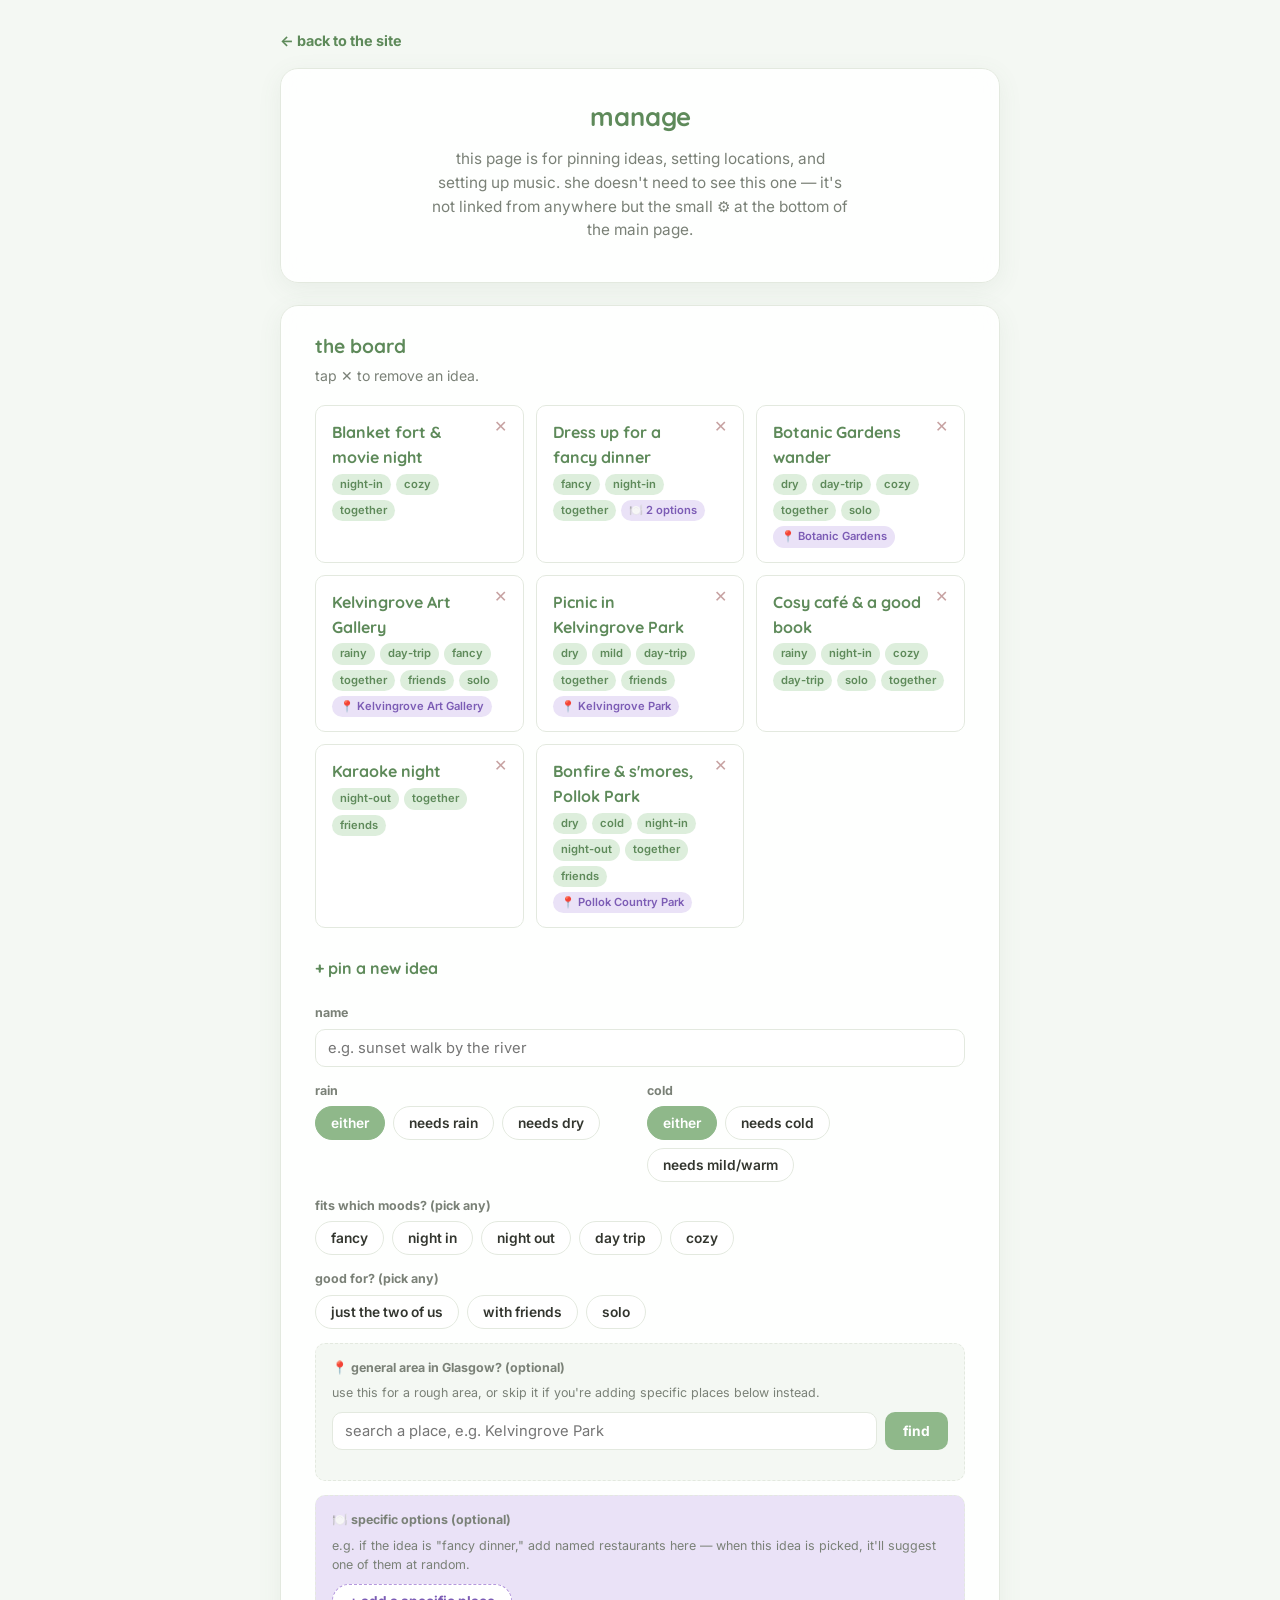
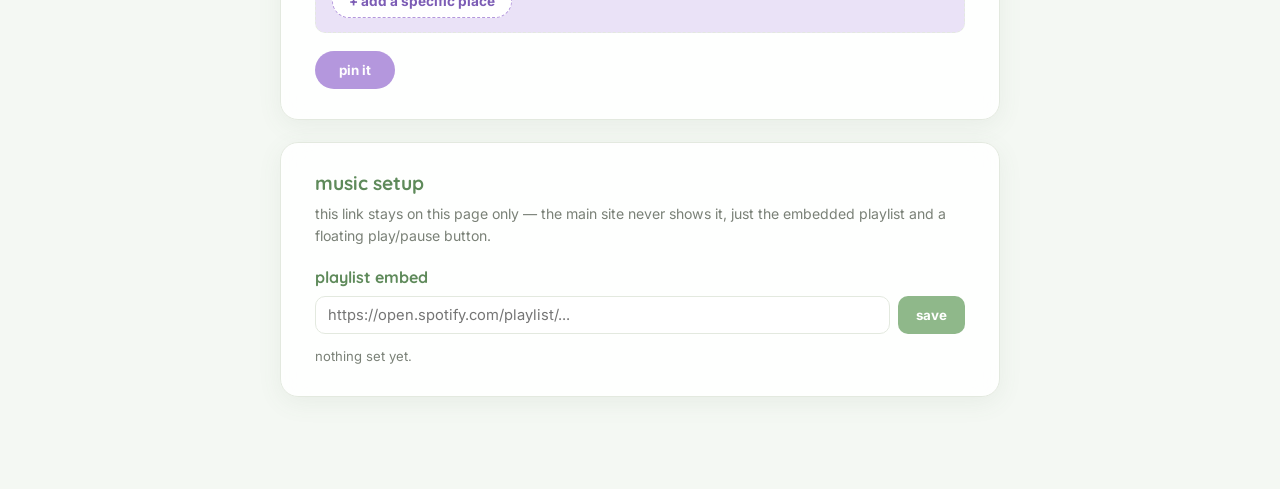
==== manage.html @ 2eed48e2 "Add files via upload" ====
<!DOCTYPE html>
<html lang="en">
<head>
<meta charset="UTF-8">
<meta name="viewport" content="width=device-width, initial-scale=1.0">
<title>manage — shall we?</title>
<meta name="robots" content="noindex, nofollow">

<link rel="preconnect" href="https://fonts.googleapis.com">
<link href="https://fonts.googleapis.com/css2?family=Quicksand:wght@500;600;700&family=Inter:wght@400;500;600;700&display=swap" rel="stylesheet">
<link rel="stylesheet" href="style.css">
<style>
  /* This page has no map behind it — plain background instead. */
  body{ background: var(--mint-bg); }
  .back-link{ display:inline-block; margin-bottom: 16px; color: var(--green-deep); font-weight: 700; text-decoration: none; font-size: 0.9rem; }
  .back-link:hover{ text-decoration: underline; }
  .current-value{ font-size: 0.82rem; color: var(--text-muted); margin-top: 8px; word-break: break-all; }
</style>
</head>
<body>

<div class="wrap">
  <a class="back-link" href="index.html">← back to the site</a>

  <header class="hero card" style="padding: 24px 30px;">
    <h1 style="font-size:1.6rem;">manage</h1>
    <p class="sub">this page is for pinning ideas, setting locations, and setting up music. she doesn't need to see this one — it's not linked from anywhere but the small ⚙ at the bottom of the main page.</p>
  </header>

  <!-- ============================================================
       THE BOARD — full editing here
  ============================================================= -->
  <section class="card panel">
    <h2>the board</h2>
    <p class="hint">tap ✕ to remove an idea.</p>
    <div class="board-grid" id="activityList"></div>

    <details class="add-form" open>
      <summary>+ pin a new idea</summary>
      <div class="form-body">
        <div class="form-grid">
          <div class="full">
            <label class="small">name</label>
            <input type="text" id="newName" placeholder="e.g. sunset walk by the river">
          </div>
          <div>
            <label class="small">rain</label>
            <div class="chip-row green" id="newRain">
              <button class="chip active" data-value="either">either</button>
              <button class="chip" data-value="yes">needs rain</button>
              <button class="chip" data-value="no">needs dry</button>
            </div>
          </div>
          <div>
            <label class="small">cold</label>
            <div class="chip-row green" id="newCold">
              <button class="chip active" data-value="either">either</button>
              <button class="chip" data-value="yes">needs cold</button>
              <button class="chip" data-value="no">needs mild/warm</button>
            </div>
          </div>
          <div class="full">
            <label class="small">fits which moods? (pick any)</label>
            <div class="chip-row purple" id="newMood">
              <button class="chip" data-value="fancy">fancy</button>
              <button class="chip" data-value="night-in">night in</button>
              <button class="chip" data-value="night-out">night out</button>
              <button class="chip" data-value="day-trip">day trip</button>
              <button class="chip" data-value="cozy">cozy</button>
            </div>
          </div>
          <div class="full">
            <label class="small">good for? (pick any)</label>
            <div class="chip-row purple" id="newCompany">
              <button class="chip" data-value="together">just the two of us</button>
              <button class="chip" data-value="friends">with friends</button>
              <button class="chip" data-value="solo">solo</button>
            </div>
          </div>

          <div class="full location-box">
            <label class="small">📍 general area in Glasgow? (optional)</label>
            <p class="mini-hint">use this for a rough area, or skip it if you're adding specific places below instead.</p>
            <div class="location-search-row">
              <input type="text" id="locationQuery" placeholder="search a place, e.g. Kelvingrove Park">
              <button type="button" id="locationSearchBtn">find</button>
            </div>
            <div id="locationResults" class="location-results"></div>
            <div id="locationSelected" class="location-selected"></div>
          </div>

          <div class="full options-box">
            <label class="small">🍽️ specific options (optional)</label>
            <p class="mini-hint">e.g. if the idea is "fancy dinner," add named restaurants here — when this idea is picked, it'll suggest one of them at random.</p>
            <div id="optionRows"></div>
            <button type="button" class="add-option-btn" id="addOptionBtn">+ add a specific place</button>
          </div>
        </div>
        <button class="save-btn" id="saveActivityBtn">pin it</button>
      </div>
    </details>
  </section>

  <!-- ============================================================
       MUSIC SETUP
  ============================================================= -->
  <section class="card panel">
    <h2>music setup</h2>
    <p class="hint">this link stays on this page only — the main site never shows it, just the embedded playlist and a floating play/pause button.</p>

    <div class="music-block">
      <h3>playlist embed</h3>
      <div class="playlist-input-row">
        <input type="text" id="playlistUrl" placeholder="https://open.spotify.com/playlist/...">
        <button id="savePlaylistBtn">save</button>
      </div>
      <div id="playlistCurrent" class="current-value"></div>
    </div>
  </section>

</div>

<script src="shared.js"></script>
<script src="manage.js"></script>
</body>
</html>
---- style.css ----
/* ==========================================================================
   THEME VARIABLES
   ========================================================================== */
:root{
  --mint-bg:     #F4F8F3;
  --green-soft:  #DDEEDC;
  --green:       #8FB88A;
  --green-deep:  #5E8A5A;
  --purple-soft: #EAE2F7;
  --purple:      #B497DD;
  --purple-deep: #7C5CB5;

  --text:        #33362F;
  --text-muted:  #7A8177;
  --border:      #E3E9DF;
  --card-bg:     rgba(255, 255, 255, 0.88);

  --font-display: 'Quicksand', sans-serif;
  --font-body:    'Inter', -apple-system, BlinkMacSystemFont, 'Segoe UI', sans-serif;

  --radius: 18px;
  --radius-sm: 10px;
  --blur: 14px;
}

*{ box-sizing: border-box; }
html, body{ margin: 0; height: 100%; }

body{
  background: transparent;
  color: var(--text);
  font-family: var(--font-body);
  line-height: 1.55;
}

h1, h2, h3{
  font-family: var(--font-display);
  font-weight: 700;
  color: var(--green-deep);
  margin: 0;
}

button{ font-family: inherit; cursor: pointer; }
input, textarea, select{ font-family: inherit; }

.wrap{
  position: relative;
  z-index: 1;
  max-width: 760px;
  margin: 0 auto;
  padding: 28px 20px 70px;
}

#mapBackground{
  position: fixed;
  inset: 0;
  z-index: 0;
  filter: saturate(70%) brightness(1.08);
}

.card{
  background: var(--card-bg);
  backdrop-filter: blur(var(--blur));
  -webkit-backdrop-filter: blur(var(--blur));
  border: 1px solid var(--border);
  border-radius: var(--radius);
  box-shadow: 0 6px 24px rgba(90, 110, 90, 0.08);
  margin-bottom: 22px;
}

/* ---------- hero ---------- */
.hero{ padding: 34px 30px 30px; text-align: center; position: relative; overflow: hidden; }
.hero-plants{ position: absolute; top: 0; left: 0; right: 0; display: flex; justify-content: space-between; padding: 0 18px; pointer-events: none; }
.plant{ width: 34px; height: auto; opacity: 0.9; }
.plant-left{ transform: translateY(-6px); }
.plant-right{ transform: translateY(-6px) scaleX(-1); }
.eyebrow{ margin: 0; font-size: 0.78rem; letter-spacing: 0.06em; text-transform: uppercase; color: var(--purple-deep); font-weight: 600; }
.hero h1{ font-size: clamp(2rem, 6vw, 2.6rem); margin-top: 4px; }
.hero .sub{ margin-top: 10px; color: var(--text-muted); max-width: 42ch; margin-left: auto; margin-right: auto; font-size: 0.96rem; }

/* ---------- picker ---------- */
.picker{ padding: 26px clamp(18px, 4vw, 34px) 20px; }
.field-group{ margin-bottom: 22px; }
.field-group:last-child{ margin-bottom: 0; }
.field-label{ font-family: var(--font-display); font-weight: 600; color: var(--text); font-size: 0.98rem; margin-bottom: 10px; }
.chip-row{ display: flex; flex-wrap: wrap; gap: 8px; }
.chip{
  border: 1.5px solid var(--border); background: #fff; color: var(--text);
  padding: 8px 15px; border-radius: 999px; font-size: 0.86rem; font-weight: 600;
  transition: all .15s ease;
}
.chip-row.green .chip:hover{ border-color: var(--green); }
.chip-row.green .chip.active{ background: var(--green); border-color: var(--green); color: #fff; }
.chip-row.purple .chip:hover{ border-color: var(--purple); }
.chip-row.purple .chip.active{ background: var(--purple); border-color: var(--purple); color: #fff; }

/* ---------- reveal + result ---------- */
.reveal-area{ text-align: center; margin: 6px 0 26px; }
.reveal-btn{
  background: linear-gradient(135deg, var(--green), var(--purple));
  color: #fff; border: none; padding: 15px 38px; border-radius: 999px;
  font-size: 1.02rem; font-family: var(--font-display); font-weight: 700;
  box-shadow: 0 8px 20px rgba(124, 92, 181, 0.25); transition: transform .1s ease;
}
.reveal-btn:hover{ transform: translateY(-1px); }
.reveal-btn:active{ transform: translateY(1px); }
.map-hint{ margin: 10px 0 0; font-size: 0.82rem; color: var(--text-muted); font-style: italic; }

#result{ margin-bottom: 24px; min-height: 20px; }
.result-card{ padding: 26px clamp(20px, 4vw, 34px); display: flex; gap: 18px; align-items: flex-start; animation: pop .3s ease; }
@keyframes pop{ from{ opacity:0; transform: translateY(8px);} to{opacity:1; transform:none;} }
.result-icon{ flex: none; width: 52px; height: 52px; background: var(--green-soft); border-radius: 50%; display: flex; align-items: center; justify-content: center; }
.result-icon svg{ width: 30px; height: 30px; }
.result-body h3{ font-size: 1.3rem; margin-bottom: 4px; }
.area-tag{
  display: inline-block; font-size: 0.78rem; font-weight: 700; color: var(--purple-deep);
  background: var(--purple-soft); padding: 4px 12px; border-radius: 999px; margin: 8px 0 14px;
}
.specific-pick{ font-size: 0.92rem; color: var(--text); margin: 8px 0 4px; }
.specific-pick strong{ color: var(--purple-deep); }
.ghost-btn{
  background: none; border: 1.5px solid var(--green); color: var(--green-deep);
  padding: 8px 16px; border-radius: 999px; font-weight: 700; font-size: 0.86rem;
}
.ghost-btn:hover{ background: var(--green); color: #fff; }
.empty-state{ text-align: center; padding: 26px 20px; color: var(--text-muted); font-style: italic; }

/* ---------- panels + board grid ---------- */
.panel{ padding: 26px clamp(18px, 4vw, 34px) 30px; }
.panel h2{ font-size: 1.2rem; margin-bottom: 4px; }
.panel .hint{ color: var(--text-muted); font-size: 0.88rem; margin: 0 0 18px; }
.panel .hint.small-hint{ margin-bottom: 10px; }

.board-grid{ display: grid; grid-template-columns: repeat(auto-fill, minmax(200px, 1fr)); gap: 12px; margin-bottom: 22px; }
.board-card{
  background: #fff; border: 1px solid var(--border); border-radius: var(--radius-sm);
  padding: 14px 16px; text-align: left; cursor: pointer; position: relative;
  transition: box-shadow .15s ease, transform .1s ease;
}
.board-card:hover{ box-shadow: 0 6px 16px rgba(90,110,90,0.12); transform: translateY(-1px); }
.board-card .name{ font-family: var(--font-display); font-weight: 700; color: var(--green-deep); margin-bottom: 4px; padding-right: 20px; }
.board-card .tags{ display: flex; flex-wrap: wrap; gap: 5px; }
.board-card .tag{ font-size: 0.7rem; font-weight: 600; padding: 2px 8px; border-radius: 999px; background: var(--green-soft); color: var(--green-deep); }
.board-card .tag.loc{ background: var(--purple-soft); color: var(--purple-deep); }
.board-card .remove-btn{
  position: absolute; top: 10px; right: 10px; background: none; border: none;
  color: #c7a2a2; font-size: 1rem; line-height: 1; padding: 2px 6px; border-radius: 6px;
}
.board-card .remove-btn:hover{ background: #f6e8e8; }

/* ---------- add-idea form ---------- */
details.add-form > summary{
  list-style: none; cursor: pointer; font-weight: 700; font-family: var(--font-display);
  color: var(--green-deep); padding: 6px 0;
}
details.add-form > summary::-webkit-details-marker{ display: none; }
.form-body{ margin-top: 16px; }
.form-grid{ display: grid; grid-template-columns: 1fr 1fr; gap: 14px; }
.form-grid .full{ grid-column: 1 / -1; }
label.small{ font-size: 0.78rem; font-weight: 700; color: var(--text-muted); display: block; margin-bottom: 6px; }
input[type="text"], textarea, select{
  width: 100%; border: 1.5px solid var(--border); border-radius: var(--radius-sm);
  padding: 9px 12px; background: #fff; font-size: 0.92rem; color: var(--text);
}
textarea{ resize: vertical; min-height: 56px; }
.save-btn{ margin-top: 18px; background: var(--purple); color: #fff; border: none; padding: 11px 24px; border-radius: 999px; font-weight: 700; }
.save-btn:hover{ background: var(--purple-deep); }

.mini-hint{ font-size: 0.78rem; color: var(--text-muted); margin: 0 0 10px; }

.location-box{ background: var(--mint-bg); border: 1px dashed var(--border); border-radius: var(--radius-sm); padding: 14px 16px; }
.location-search-row{ display: flex; gap: 8px; }
.location-search-row input{ flex: 1; }
.location-search-row button{ background: var(--green); color: #fff; border: none; padding: 0 18px; border-radius: var(--radius-sm); font-weight: 700; font-size: 0.86rem; }
.location-search-row button:hover{ background: var(--green-deep); }
.location-results{ margin-top: 8px; display: flex; flex-direction: column; gap: 4px; }
.location-result-item{ text-align: left; background: #fff; border: 1px solid var(--border); border-radius: 8px; padding: 7px 10px; font-size: 0.82rem; color: var(--text); }
.location-result-item:hover{ border-color: var(--purple); }
.location-selected{ margin-top: 8px; font-size: 0.82rem; color: var(--purple-deep); font-weight: 600; }

.options-box{ background: var(--purple-soft); border: 1px dashed var(--border); border-radius: var(--radius-sm); padding: 14px 16px; }
.option-row{ background: #fff; border: 1px solid var(--border); border-radius: var(--radius-sm); padding: 10px 12px; margin-bottom: 10px; }
.option-row-top{ display: flex; gap: 8px; margin-bottom: 8px; }
.option-row-top input{ flex: 1; }
.option-row .location-search-row{ margin-bottom: 0; }
.option-row .location-search-row input{ font-size: 0.85rem; }
.icon-btn{ background: none; border: none; color: var(--text-muted); font-size: 1.1rem; line-height: 1; padding: 4px 8px; border-radius: var(--radius-sm); }
.icon-btn:hover{ background: var(--border); }
.add-option-btn{ background: #fff; border: 1.5px dashed var(--purple); color: var(--purple-deep); padding: 8px 16px; border-radius: 999px; font-weight: 700; font-size: 0.85rem; }
.add-option-btn:hover{ background: var(--purple-soft); }

/* ---------- music ---------- */
.music-block{ margin-bottom: 26px; }
.music-block:last-child{ margin-bottom: 0; }
.music-block h3{ font-size: 1rem; margin-bottom: 6px; }
.playlist-input-row{ display: flex; gap: 8px; flex-wrap: wrap; margin-bottom: 12px; }
.playlist-input-row input{ flex: 1; min-width: 200px; }
.playlist-input-row button{ background: var(--green); color: #fff; border: none; padding: 9px 18px; border-radius: var(--radius-sm); font-weight: 700; }
.playlist-input-row button:hover{ background: var(--green-deep); }
.playlist-embed-wrap{ border-radius: var(--radius-sm); overflow: hidden; border: 1px solid var(--border); }
.playlist-embed-wrap iframe{ width: 100%; border: none; display: block; }
.playlist-empty{ color: var(--text-muted); font-style: italic; font-size: 0.9rem; }

/* ---------- floating now-playing widget ---------- */
.floating-player{
  position: fixed;
  left: 50%;
  bottom: 22px;
  transform: translateX(-50%);
  z-index: 40;
  display: flex;
  align-items: center;
  gap: 10px;
  background: rgba(255,255,255,0.92);
  backdrop-filter: blur(10px);
  -webkit-backdrop-filter: blur(10px);
  border: 1px solid var(--border);
  border-radius: 999px;
  padding: 8px 10px 8px 8px;
  box-shadow: 0 8px 24px rgba(90,110,90,0.18);
}
.floating-playlist-btn{
  background: var(--green-soft); color: var(--green-deep); border: none;
  padding: 10px 18px; border-radius: 999px; font-weight: 700; font-size: 0.85rem; white-space: nowrap;
}
.floating-playlist-btn:hover{ background: var(--green); color: #fff; }

@media (max-width: 480px){
  .floating-player{ left: 12px; right: 12px; transform: none; justify-content: center; flex-wrap: wrap; }
}

/* ---------- map marker ---------- */
.pulse-marker{ width: 16px; height: 16px; border-radius: 50%; background: var(--purple); border: 2px solid #fff; animation: pulse 1.6s infinite; }
@keyframes pulse{
  0%   { box-shadow: 0 0 0 0 rgba(180,151,221,0.55); }
  70%  { box-shadow: 0 0 0 18px rgba(180,151,221,0); }
  100% { box-shadow: 0 0 0 0 rgba(180,151,221,0); }
}

/* ---------- footer ---------- */
footer{ text-align: center; padding: 10px 0 30px; color: var(--text-muted); font-size: 0.85rem; position: relative; }
.footer-sprig{ width: 100px; height: auto; display: block; margin: 0 auto 8px; }
.manage-link{ margin-top: 14px; }
.manage-link a{ color: var(--border); text-decoration: none; font-size: 0.95rem; opacity: 0.6; }
.manage-link a:hover{ opacity: 1; color: var(--purple); }

@media (max-width: 560px){
  .form-grid{ grid-template-columns: 1fr; }
  .result-card{ flex-direction: column; }
}
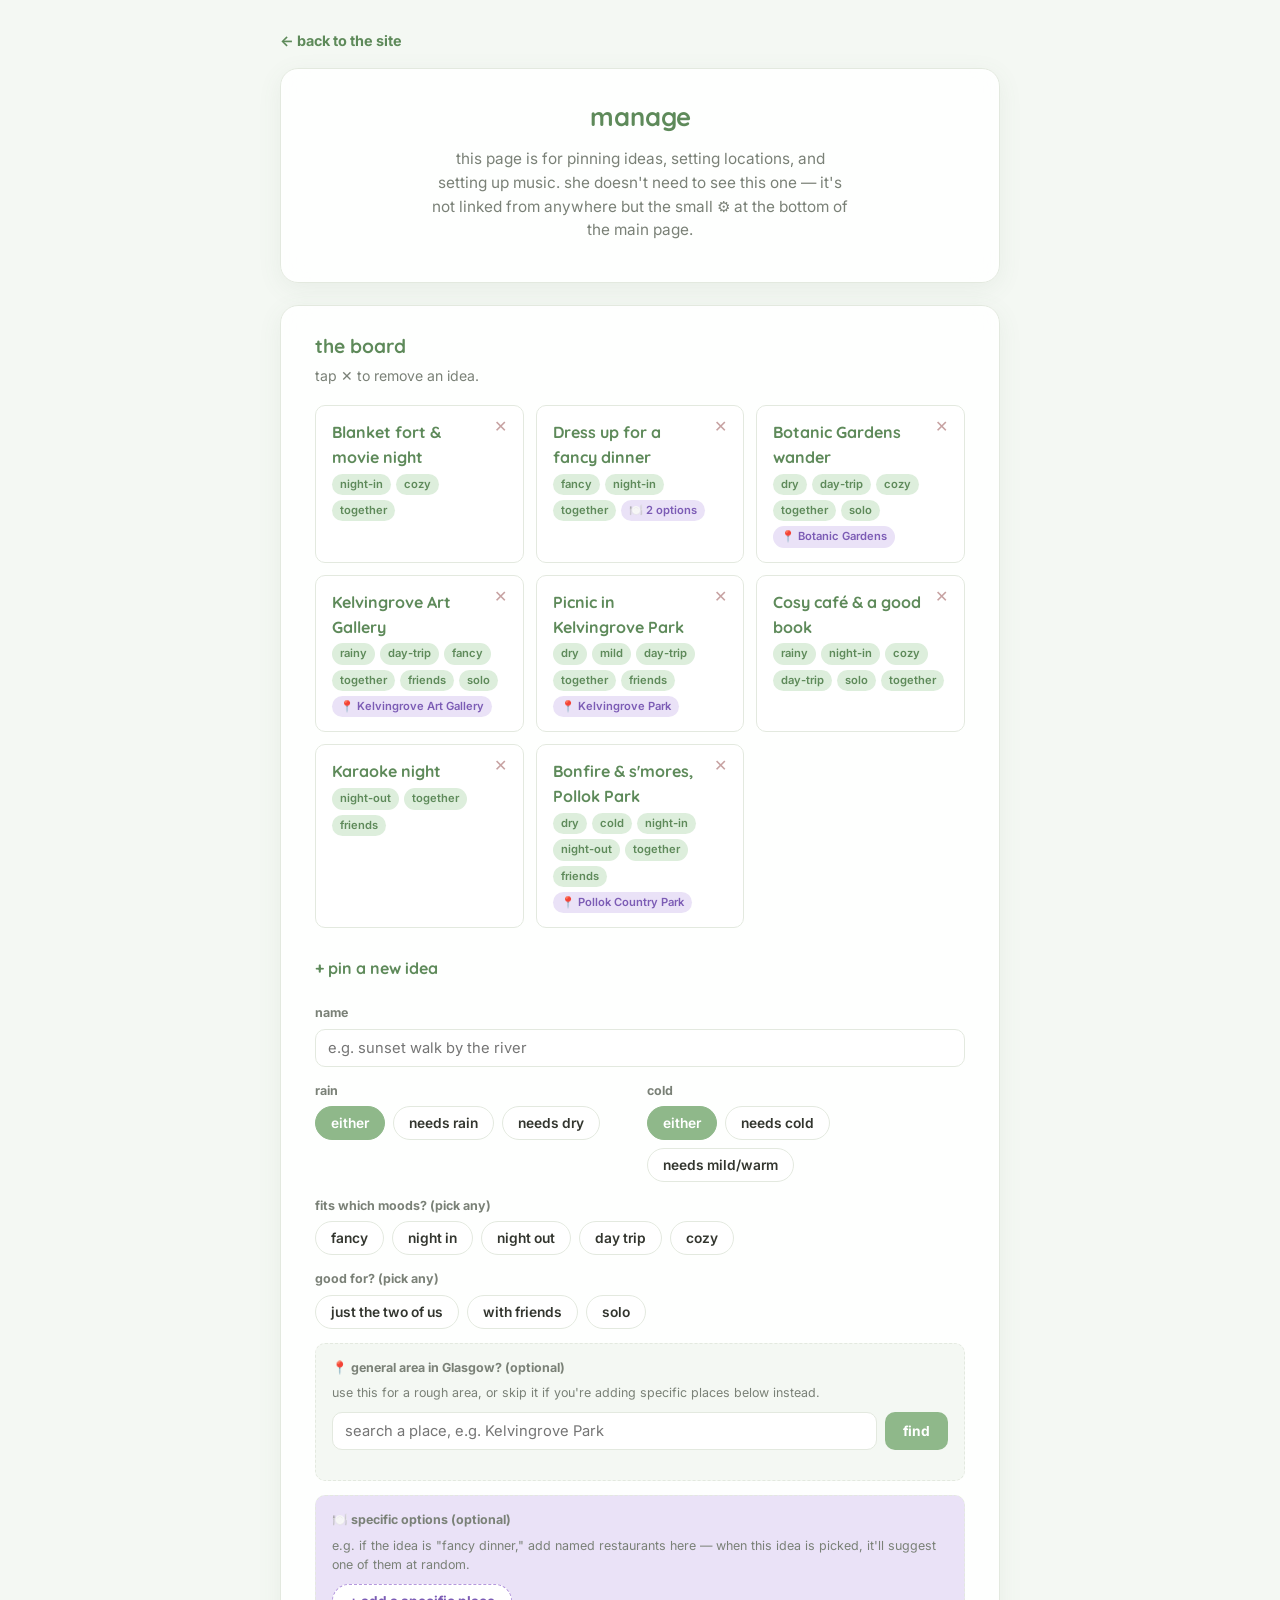
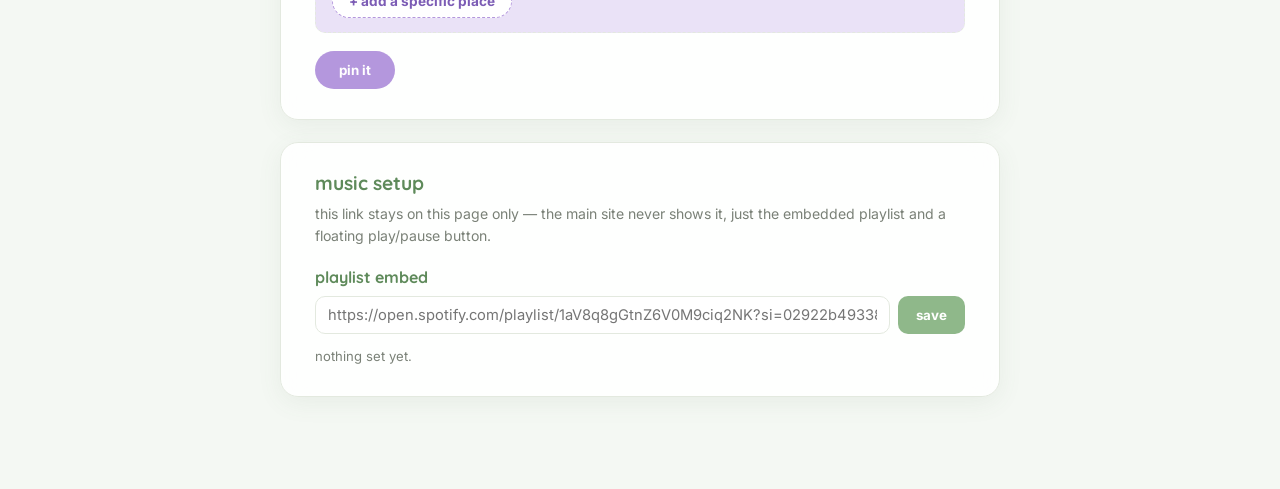
==== commit 4a223000: "Update manage.html" ====
--- a/manage.html
+++ b/manage.html
@@ -111,7 +111,7 @@
     <div class="music-block">
       <h3>playlist embed</h3>
       <div class="playlist-input-row">
-        <input type="text" id="playlistUrl" placeholder="https://open.spotify.com/playlist/...">
+        <input type="text" id="playlistUrl" placeholder="https://open.spotify.com/playlist/1aV8q8gGtnZ6V0M9ciq2NK?si=02922b49338e4d57">
         <button id="savePlaylistBtn">save</button>
       </div>
       <div id="playlistCurrent" class="current-value"></div>
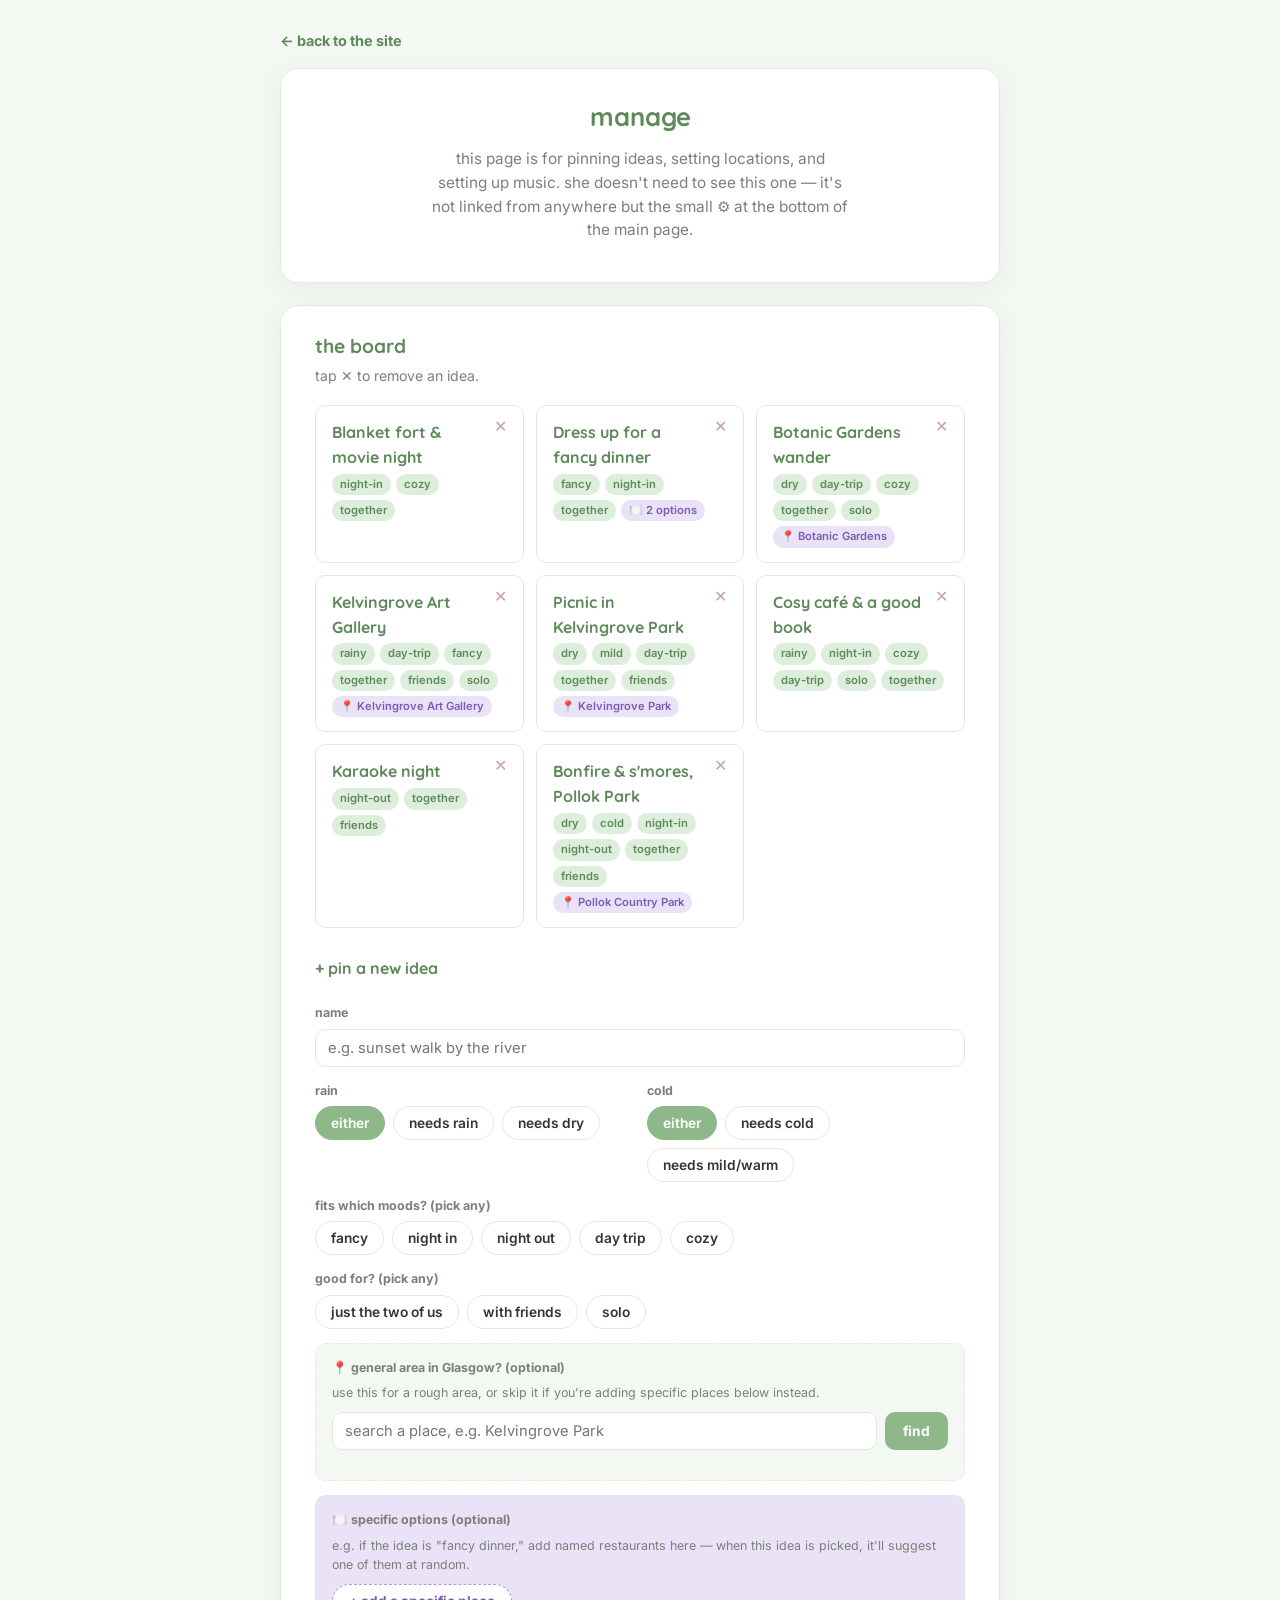
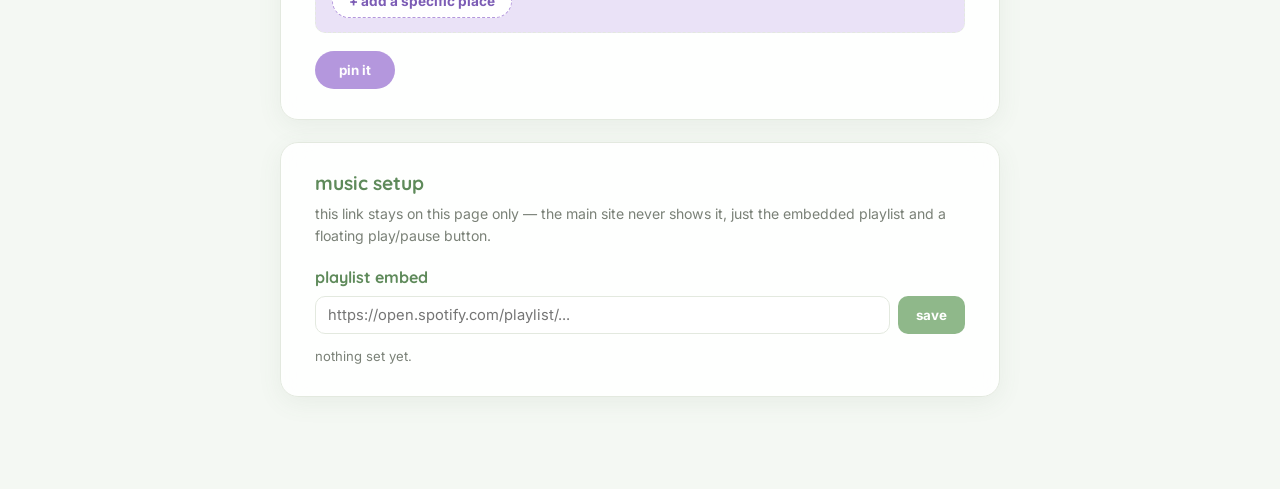
==== commit 58cff7e8: "Update manage.html" ====
--- a/manage.html
+++ b/manage.html
@@ -111,7 +111,7 @@
     <div class="music-block">
       <h3>playlist embed</h3>
       <div class="playlist-input-row">
-        <input type="text" id="playlistUrl" placeholder="https://open.spotify.com/playlist/1aV8q8gGtnZ6V0M9ciq2NK?si=02922b49338e4d57">
+        <input type="text" id="playlistUrl" placeholder="https://open.spotify.com/playlist/...">
         <button id="savePlaylistBtn">save</button>
       </div>
       <div id="playlistCurrent" class="current-value"></div>
